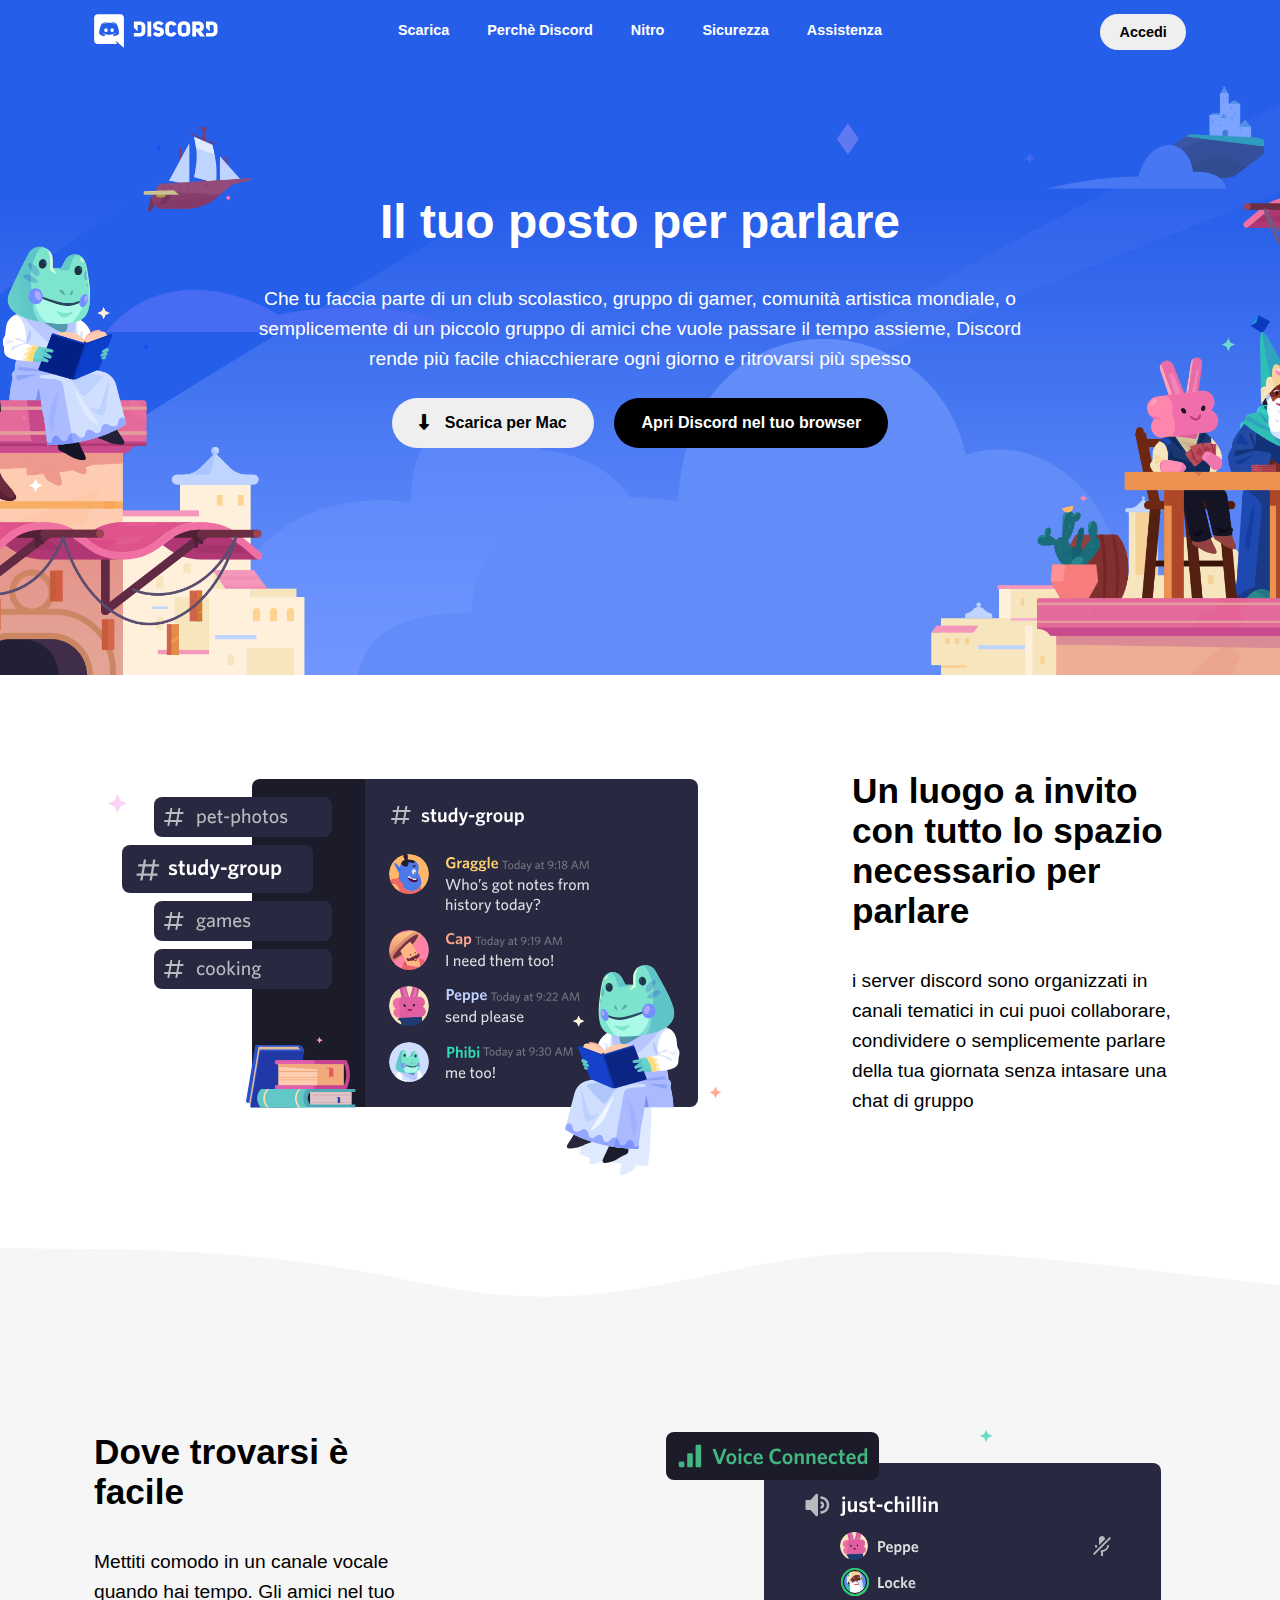
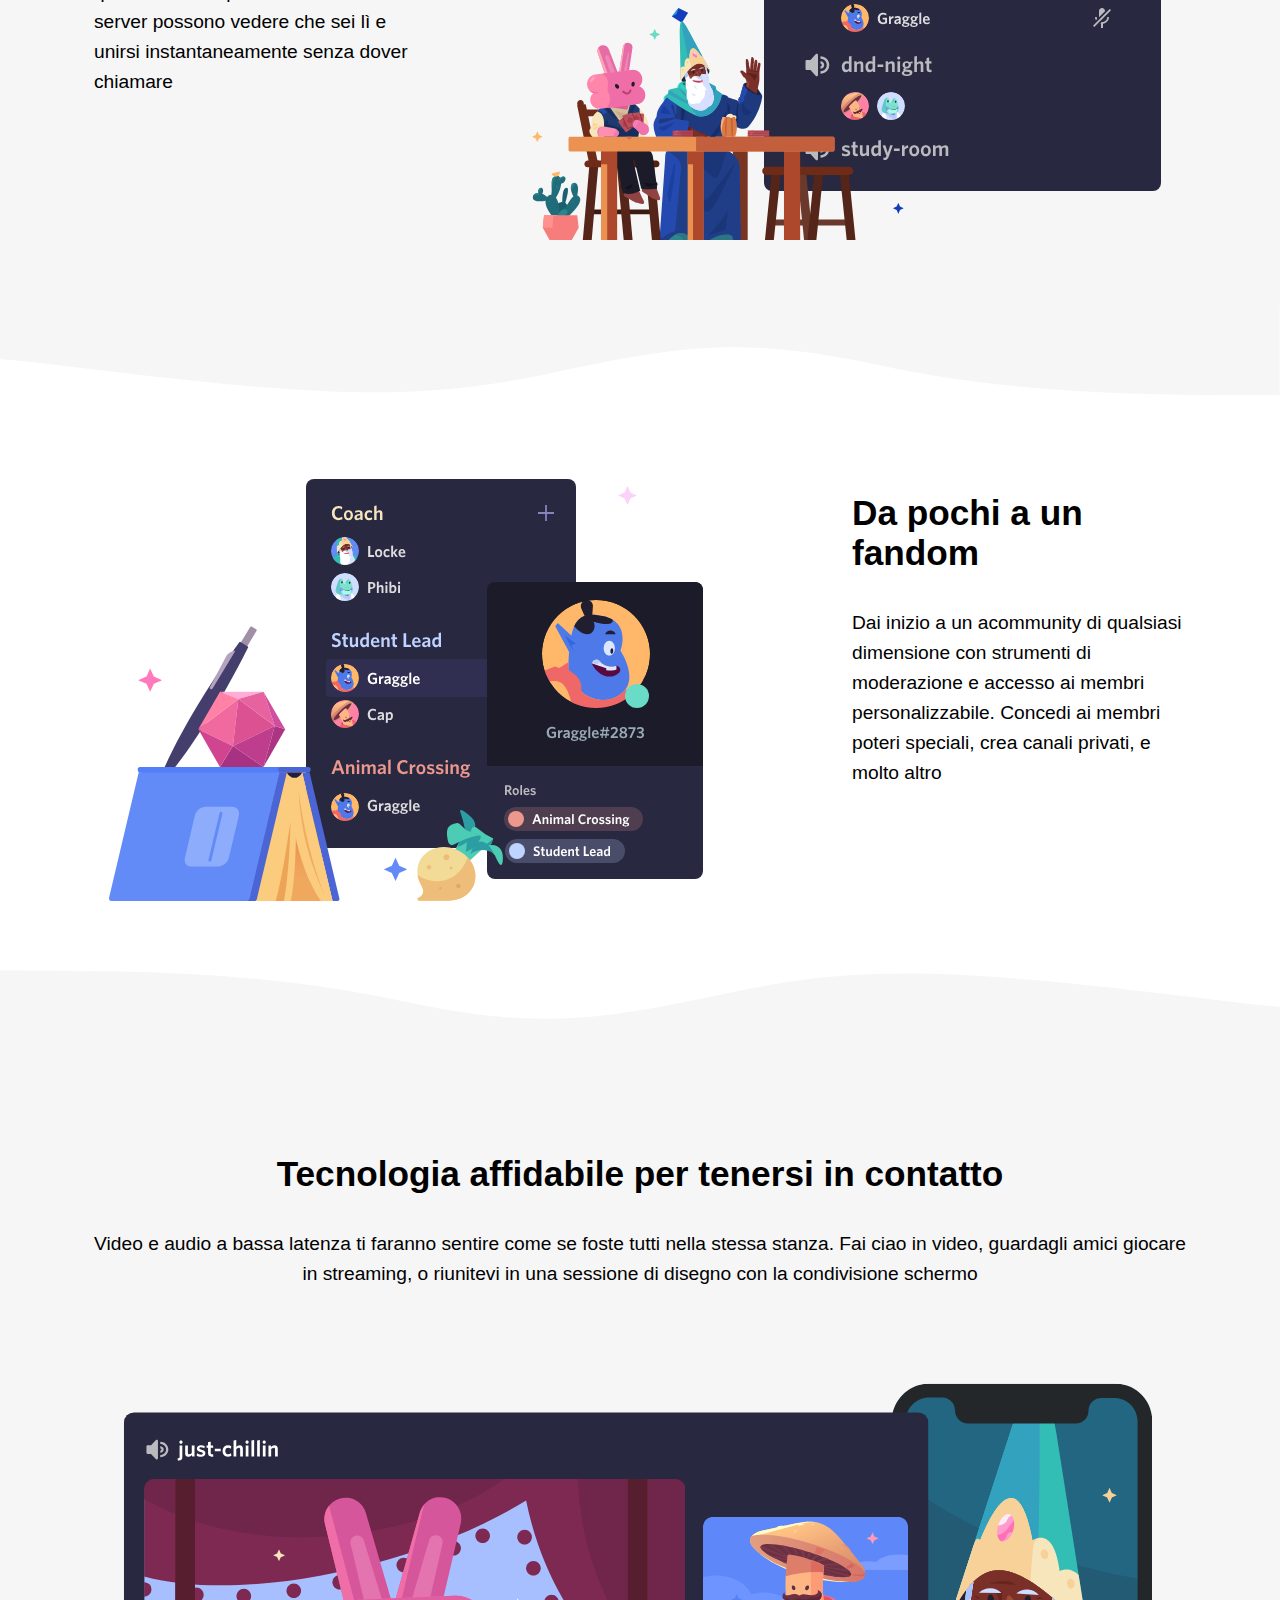
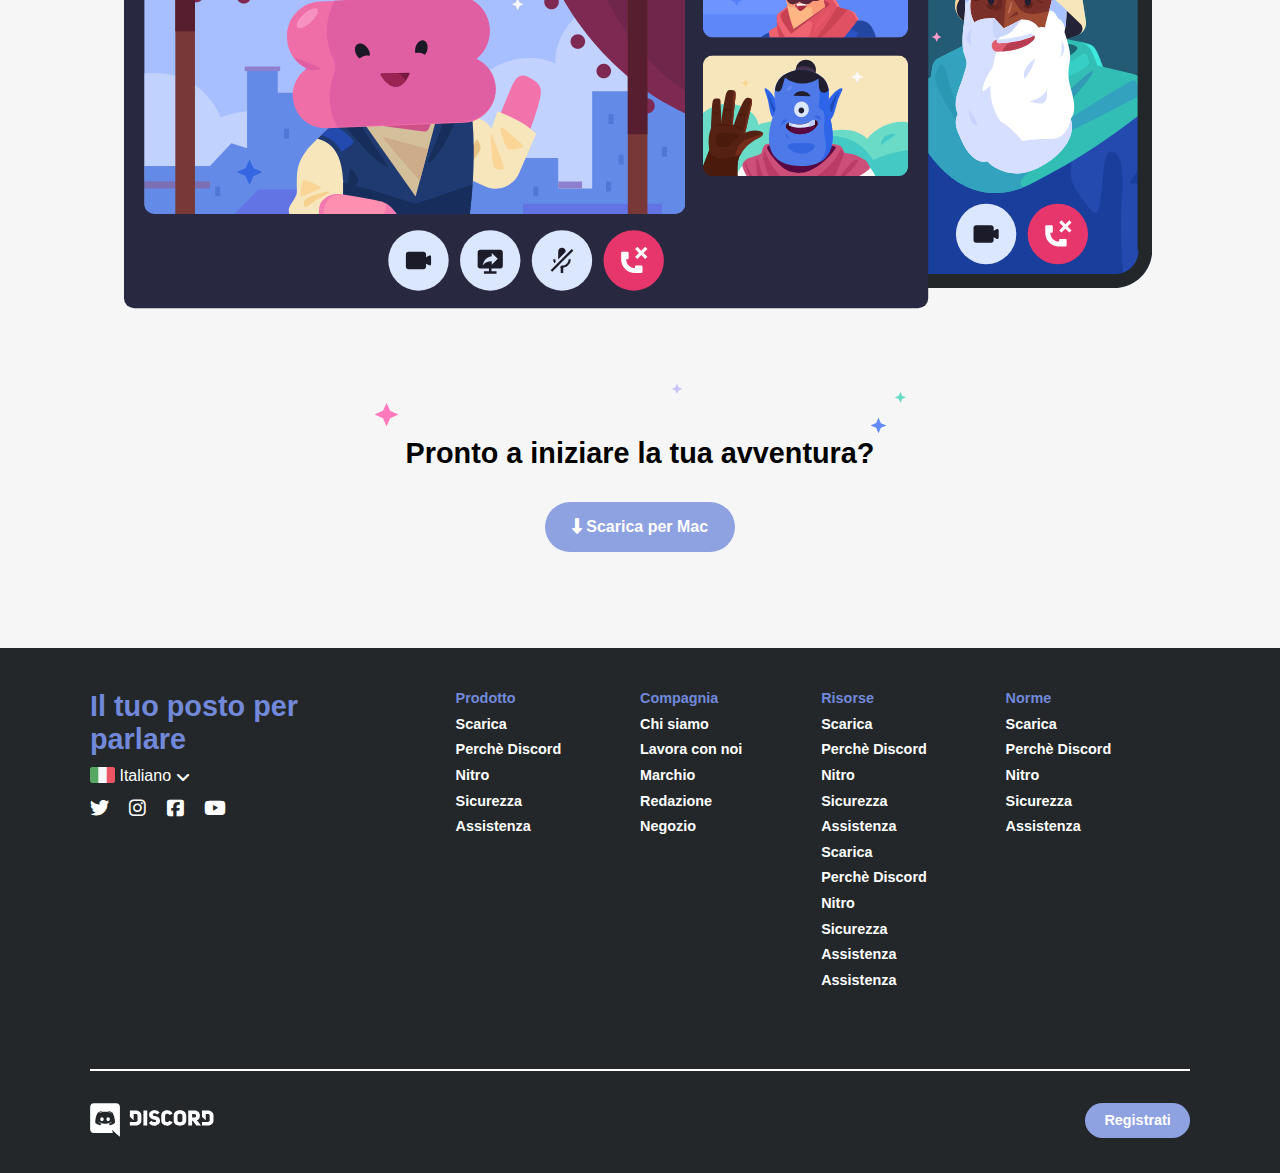
==== bonus.html @ a815d0fd "inserito il wave.svg e hover ai button nei file bonus.html e bonus.css" ====
<!DOCTYPE html>
<html lang="en">
<head>
    <meta charset="UTF-8">
    <meta http-equiv="X-UA-Compatible" content="IE=edge">
    <meta name="viewport" content="width=device-width, initial-scale=1.0">
    <title>Discord-bonus</title>
    <!--font-awesome  -->
    <link rel="stylesheet" href="https://cdnjs.cloudflare.com/ajax/libs/font-awesome/6.1.1/css/all.min.css">
    <!-- style -->
    <link rel="stylesheet" href="css/style.css">
    <!-- bonus-style -->
    <link rel="stylesheet" href="css/bonus.css">
</head>
<body>
    <!-- header -->
    <header>
        <!-- nav -->
        <nav class="p-y-s">
            <div class="container d-flex">
                <div class="logo">
                    <a href="index.html"><img src="img/logo.svg" alt="logo"></a>
                </div>
                <div class="main-menu p-y-xs p-x-xs">
                    <ul class="d-flex">
                        <li><a href="scarica.html">Scarica</a></li>
                        <li><a href="perche-discord.html">Perchè Discord</a></li>
                        <li><a href="nitro.html">Nitro</a></li>
                        <li><a href="sicurezza.html">Sicurezza</a></li>
                        <li><a href="assistenza.html">Assistenza</a></li>
                    </ul>
                </div>
                <div class="login p-y-xs p-x-xs">
                    
                    <button class="btn btn-small">Accedi</button>
                </div>
            </div>
        </nav>

        <!-- hero-section -->
        <section class="">
            <div class="container p-y-xl">
                <div class="hero-content text-center p-x-xl text-white">
                    <h1 class="big-text">Il tuo posto per parlare</h1>
                    <p class="small-text">Che tu faccia parte di un club scolastico, gruppo di gamer,
                        comunità artistica mondiale, o semplicemente di un piccolo gruppo
                        di amici che vuole passare il tempo assieme, Discord rende
                        più facile chiacchierare ogni giorno e ritrovarsi più spesso
                    </p>
                    <div class="button-section">
                        <button class="btn default-text"><i class="fa-solid fa-down-long"></i>Scarica per Mac</button>
                        <button class="btn default-text btn-black">Apri Discord nel tuo browser</button>
                    </div>
                </div>
            </div>
        </section>
    </header>

    <main>       
        <!-- second-section -->
        <section class="p-y-xl">
            <div class="container d-flex p-y-xl">
                <div class="col col-l">
                    <img src="img/item1.svg" alt="item1">
                </div>
                <div class="col col-s p-x-xs p-y-xl">
                    <h2 class="medium-text">Un luogo a invito con tutto lo spazio necessario per parlare</h2>
                    <p class="small-text">i server discord sono organizzati in canali tematici in cui 
                        puoi collaborare, condividere o semplicemente parlare della 
                        tua giornata senza intasare una chat di gruppo
                    </p>
                </div>
            </div>
        </section>

        <!-- third section -->
        <svg class="wave-1hkxOo" version="1.1" xmlns="http://www.w3.org/2000/svg" viewBox="0 0 1440 100" preserveAspectRatio="none"><path class="wavePath-haxJK1 animationPaused-2hZ4IO" d="M826.337463,25.5396311 C670.970254,58.655965 603.696181,68.7870267 447.802481,35.1443383 C293.342778,1.81111414 137.33377,1.81111414 0,1.81111414 L0,150 L1920,150 L1920,1.81111414 C1739.53523,-16.6853983 1679.86404,73.1607868 1389.7826,37.4859505 C1099.70117,1.81111414 981.704672,-7.57670281 826.337463,25.5396311 Z" fill="currentColor"></path></svg>
        <section class="bg-grey p-y-xl">
            <div class="container d-flex row-reverse p-y-xl">
                <div class="col col-l">
                    <img src="img/item2.svg" alt="item2">
                </div>
                <div class="col col-s p-x-xs p-y-xl">
                    <h2 class="medium-text">Dove trovarsi è facile</h2>
                    <p class="small-text">Mettiti comodo in un canale vocale quando hai tempo.
                        Gli amici nel tuo server possono vedere che sei lì 
                        e unirsi instantaneamente senza dover chiamare
                    </p>
                </div>
            </div>
        </section>
        <svg class="wave-1hkxOo rotate" version="1.1" xmlns="http://www.w3.org/2000/svg" viewBox="0 0 1440 100" preserveAspectRatio="none"><path class="wavePath-haxJK1 animationPaused-2hZ4IO" d="M826.337463,25.5396311 C670.970254,58.655965 603.696181,68.7870267 447.802481,35.1443383 C293.342778,1.81111414 137.33377,1.81111414 0,1.81111414 L0,150 L1920,150 L1920,1.81111414 C1739.53523,-16.6853983 1679.86404,73.1607868 1389.7826,37.4859505 C1099.70117,1.81111414 981.704672,-7.57670281 826.337463,25.5396311 Z" fill="currentColor"></path></svg>

        <!-- fourth section -->
        <section class="p-y-xl">
            <div class="container d-flex p-y-xl">
                <div class="col col-l">
                    <img src="img/item3.svg" alt="item3">
                </div>
                <div class="col col-s p-x-xs p-y-xl">
                    <h2 class="medium-text">Da pochi a un fandom</h2>
                    <p class="small-text">Dai inizio a un acommunity di qualsiasi dimensione con strumenti di moderazione
                        e accesso ai membri personalizzabile. Concedi ai membri poteri speciali, crea canali privati, e molto altro
                    </p>
                </div>
            </div>
        </section>

        <!-- fifth section -->
        <svg class="wave-1hkxOo" version="1.1" xmlns="http://www.w3.org/2000/svg" viewBox="0 0 1440 100" preserveAspectRatio="none"><path class="wavePath-haxJK1 animationPaused-2hZ4IO" d="M826.337463,25.5396311 C670.970254,58.655965 603.696181,68.7870267 447.802481,35.1443383 C293.342778,1.81111414 137.33377,1.81111414 0,1.81111414 L0,150 L1920,150 L1920,1.81111414 C1739.53523,-16.6853983 1679.86404,73.1607868 1389.7826,37.4859505 C1099.70117,1.81111414 981.704672,-7.57670281 826.337463,25.5396311 Z" fill="currentColor"></path></svg>
        <section class="bg-grey p-y-xl">
            <div class="container p-y-xl">
                <div class="container-l text-center p-y-xl">
                    <h2 class="medium-text">Tecnologia affidabile per tenersi in contatto</h2>
                    <p class="small-text">Video e audio a bassa latenza ti faranno sentire come se foste
                        tutti nella stessa stanza. Fai ciao in video, guardagli amici
                        giocare in streaming, o riunitevi in una sessione di disegno con la condivisione schermo
                    </p>
                    <img src="img/item4-big.svg" alt="item4">
                    <img src="img/stars.svg" alt="stars">
                    <h3 class="small-medium-text">Pronto a iniziare la tua avventura?</h3>
                    <button class="btn text-white btn-light-blue default-text"><i class="fa-solid fa-down-long"></i> Scarica per Mac</button>
                </div>
            </div>
        </section>

    </main> 

    <!-- FOOTER -->
    <footer class="bg-dark">
        <div class="container d-flex p-y-s">
            <div class="col col-l text-white p-y-xl">
                <h3 class="small-medium-text text-light-blue">Il tuo posto per<br>parlare</h3>
                <div class="languages">
                    <img src="img/ita.png" alt="italia">
                    <span>Italiano</span>
                    <i class="fa-solid fa-angle-down"></i>
                </div>
                <div class="social p-y-s">
                    <a href="" class="text-white"><i class="fa-brands fa-twitter"></i></a>
                    <a href="" class="text-white"><i class="fa-brands fa-instagram"></i></a>
                    <a href="" class="text-white"><i class="fa-brands fa-facebook-square"></i></a>
                    <a href="" class="text-white"><i class="fa-brands fa-youtube"></i></a>             
                </div>

            </div>
            <div class="col col-s text-white d-flex column p-y-xl">
                <h5 class="text-light-blue">Prodotto</h5>
                <a href="">Scarica</a>
                <a href="">Perchè Discord</a>
                <a href="">Nitro</a>
                <a href="">Sicurezza</a>
                <a href="">Assistenza</a>
            </div>
            <div class="col col-s text-white d-flex column p-y-xl">
                <h5 class="text-light-blue">Compagnia</h5>
                <a href="">Chi siamo</a>
                <a href="">Lavora con noi</a>
                <a href="">Marchio</a>
                <a href="">Redazione</a>
                <a href="">Negozio</a>
            </div>
            <div class="col col-s text-white d-flex column p-y-xl">
                <h5 class="text-light-blue">Risorse</h5>
                <a href="">Scarica</a>
                <a href="">Perchè Discord</a>
                <a href="">Nitro</a>
                <a href="">Sicurezza</a>
                <a href="">Assistenza</a>
                <a href="">Scarica</a>
                <a href="">Perchè Discord</a>
                <a href="">Nitro</a>
                <a href="">Sicurezza</a>
                <a href="">Assistenza</a>
                <a href="">Assistenza</a>
            </div>
            <div class="col col-s text-white d-flex column p-y-xl">
                <h5 class="text-light-blue">Norme</h5>
                <a href="">Scarica</a>
                <a href="">Perchè Discord</a>
                <a href="">Nitro</a>
                <a href="">Sicurezza</a>
                <a href="">Assistenza</a>
            </div>
            
        </div>

        <div class="separator"></div>

        <div class="container d-flex j-content-between p-y-xl">
            <div class="logo">
                <a href="index.html"><img src="img/logo.svg" alt="logo"></a>
            </div>
            <div class="registration">
                <button class="btn btn-small btn-light-blue text-white">Registrati</button>
            </div>
        </div>
    </footer>
    
</body>
</html>
---- css/style.css ----
* {
    margin: 0;
    padding: 0;
    box-sizing: border-box;
  }

  p{
      font-weight: 400;
      padding-top: 2.2rem;
      padding-bottom: 1.5rem;
      line-height: 30px;
  }

  html{
    font-size: 16px;
    font-family: Arial, Helvetica, sans-serif;
  }
  
  header{
      background-image: url(../img/jumbo.png);
      background-size: cover;
      background-repeat: no-repeat;
      background-position: center center;
      height: 75vh;
  }

  a{
      font-size: .9rem;
      font-weight: bold;
  }
  
  /* container principale */
  .container {
    width: 100%;
    max-width: 1100px;
    min-width: 200px;
    margin: 0 auto;
  }

  /* gap a elementi che hanno classi .continer e . d-flex figli di section */
  section .container.d-flex{
      gap: 5rem;
  }

/* UTILITY */

/* utility padding */
  .p-y-xl{
      padding-top: 2rem;
      padding-bottom: 2rem;
  }

  .p-x-xl{
      padding-left: 2rem;
      padding-right: 2rem;
  }

  .p-y-s{
      padding-top: .65rem;
      padding-bottom: .65rem;
  }

  .p-x-s{
      padding-right: .65rem;
      padding-left: .65rem;
  }

  .p-y-xs{
      padding-top: .25rem;
      padding-bottom: .25rem;
  }

  .p-x-xs{
      padding-left: .25rem;
      padding-right: .25rem;
  }

  /* utility testo */
  .big-text{
      font-size: 3rem;
      font-weight: 800;
  }
  
  .medium-text{
      font-size: 2.2rem;
      font-weight: 800;
  }

  .small-medium-text{
      font-size: 1.8rem;
      font-weight: 800;
  }

  .small-text{
      font-size: 1.2rem;
  }

  .default-text{
      font-size: 1rem;
  }

  .text-white{
      color: rgb(255, 255, 255);
  }

  .text-light-blue{
      color: #7289DA;
  }

  .text-center{
      text-align: center;
  }

  /* utility background */
  .bg-grey{
      background-color: #F6F6F6;
  }

  .bg-dark{
    background-color: #23272A;
  }

  /* utility flex */
  .d-flex{
      display: flex;
  }
  
  .j-content-between{
      justify-content: space-between;
  }

  .row-reverse{
    flex-direction: row-reverse;
  }

  .column{
      flex-direction: column;
  }

  /* classi all'iterno dell'header */
  nav .container .logo{
      width: 20%;
  }

  nav .container .main-menu{
    flex-grow: 1;
    line-height: 1.7;
}

  nav .container .login{
      width: 20%;
      text-align: right;
      line-height: 1.7;
  }

  nav .main-menu ul{
      justify-content: center;
      gap: 30px;
  }

  nav .main-menu ul li{
      list-style: none;
  }

  nav .container a,
  footer .col-s a{
      text-decoration: none;
      color: white;
      padding: .25rem;
      display: inline-block;
  }

  /* hero-content */
  section .container .hero-content{
    width: 80%;
    margin: 0 auto;
    min-height: 300px;
    padding-top: 6rem;
    padding-bottom: 2rem;
  }

  /* classi button */
  .btn{
    padding: 1rem 1.7rem;
    border-radius: 30px;
    border: 0;
    display: inline-block;
    text-decoration: none;
    font-weight: bold;
    cursor: pointer;
  }
  
  .btn.btn-small{ 
    font-size: 0.9rem;
    padding: 0.6rem 1.2rem;
      
  }

  .btn.btn-black {
    background-color: black;
    color: white;
  }

  .btn.btn-light-blue{
      background-color: #8EA1E1;
  }

  .container-l .btn.btn-light-blue{
      margin-top: 2rem;
  }
  

  .button-section :first-child{
    margin-right: 1rem;
  }

  /* .col classe per tutte le colonne  */
  .container .col{
    min-height: 400px;
  }

  /* divido le colonne in base alla grandezza */
  .container .col.col-l{
      flex-grow: 2;
  }

  .container .col.col-s{
      flex-grow: 1;
  }

  .container .container-l{
      min-height: 600px;
  }

  .container .container-l img[alt=item4]{
      width: 100%;
  }
  
  /* classi footer */

  footer .separator{
      margin: 1rem 0;
      border: 1px solid white;
      max-width: 1100px;
      min-width: 200px;
      margin: 0 auto;
  }

  footer h5{
      font-size: .9rem;
  }

  footer .languages{
      padding-top: 0.65rem;
  }

  footer .container img[alt=italia]{
      width: 25px;;
  }

  footer .container span{
      vertical-align: top;
  }

  footer .social a{
      font-size: 1.2rem;
      padding-right: 1rem;
  }

  footer .col.col-s a{
      margin-top: .6rem;
      padding: 0;
  }
---- css/bonus.css ----
svg.wave-1hkxOo{
    color: #F6F6F6;
    display: block;
}

svg.rotate{
    transform: rotate(180deg);
}

nav .container a:hover,
footer .col-s a:hover{
    text-decoration: underline;
}

.btn:hover{
    color: blue;
    background-color: rgb(223, 223, 223);
}

.btn.btn-black:hover{
    background-color: rgb(39, 39, 39);
    color: white;
}

.btn.btn-light-blue:hover{
    background-color: #a8b5e1;
    color: white;
}
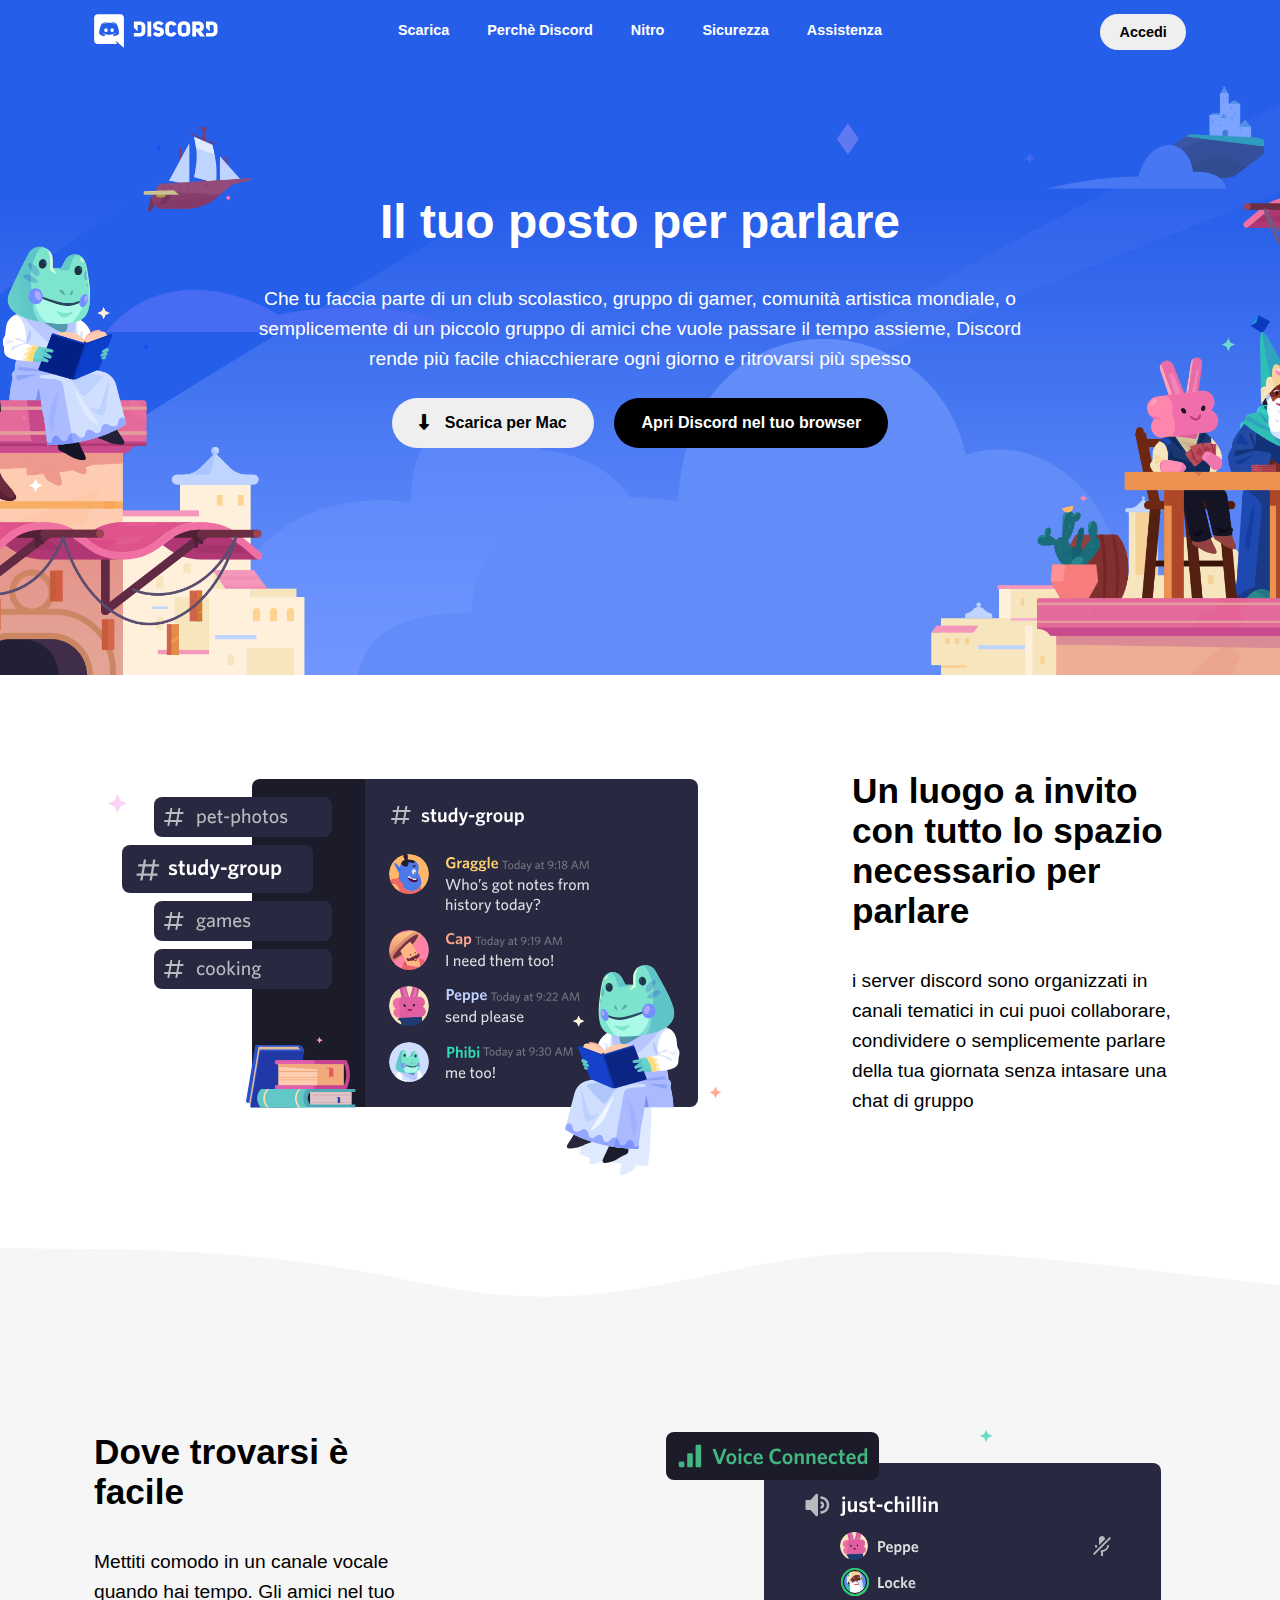
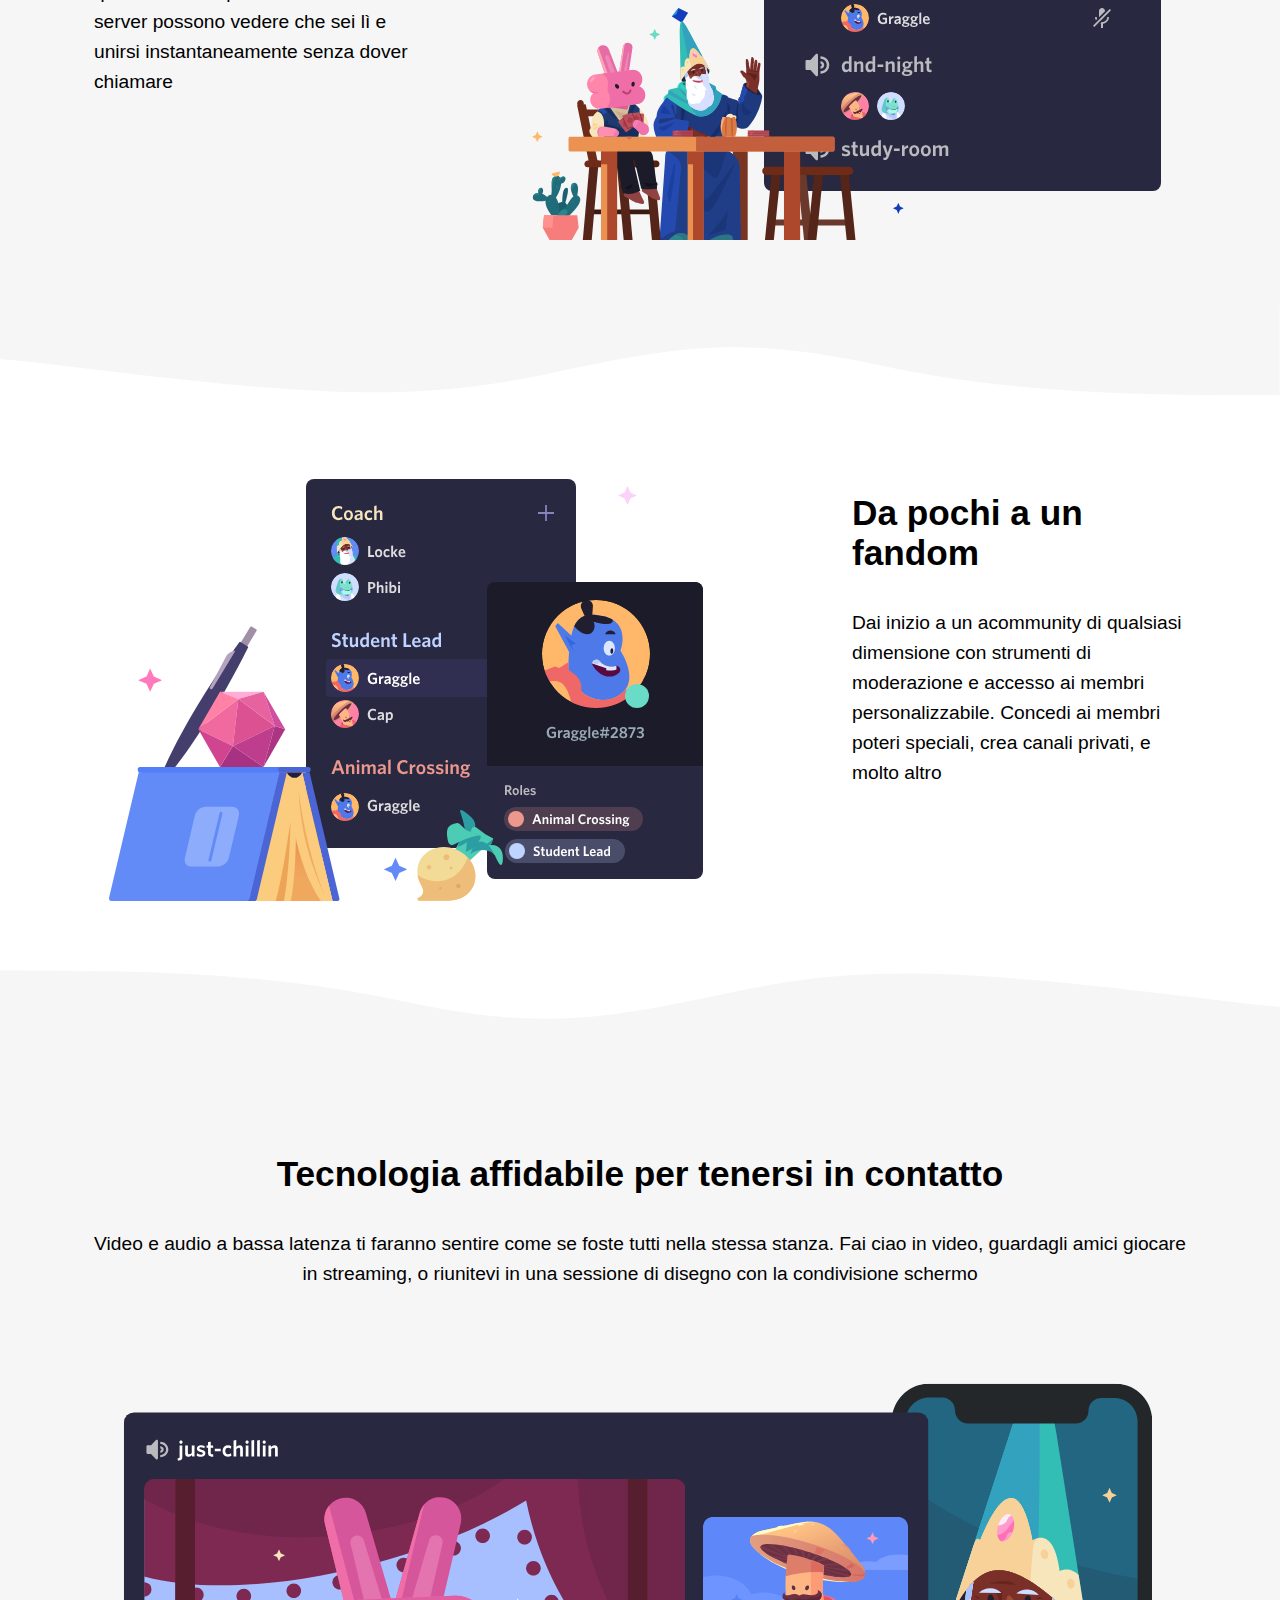
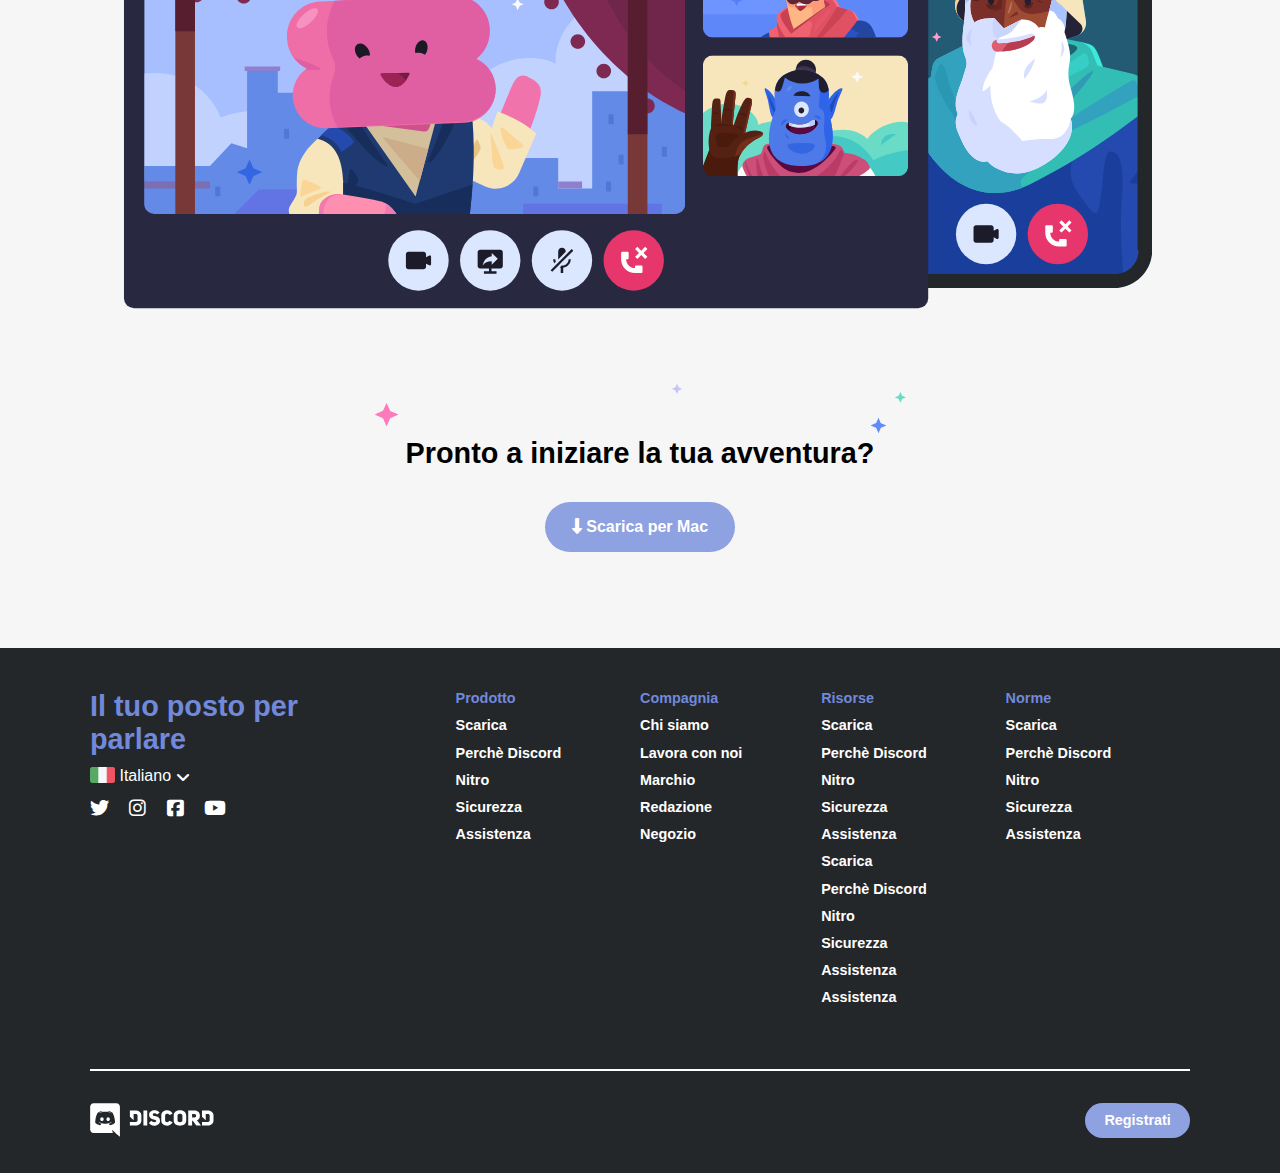
==== commit 3019498c: "revisione codice in style.css, cambiato nomi ad alcune classi, inziata pagina scarica.html con heade" ====
--- a/bonus.html
+++ b/bonus.html
@@ -14,7 +14,7 @@
 </head>
 <body>
     <!-- header -->
-    <header>
+    <header class="bg-jumbotron">
         <!-- nav -->
         <nav class="p-y-s">
             <div class="container d-flex">
@@ -40,7 +40,7 @@
         <!-- hero-section -->
         <section class="">
             <div class="container p-y-xl">
-                <div class="hero-content text-center p-x-xl text-white">
+                <div class="jumbotron-content text-center p-x-xl text-white">
                     <h1 class="big-text">Il tuo posto per parlare</h1>
                     <p class="small-text">Che tu faccia parte di un club scolastico, gruppo di gamer,
                         comunità artistica mondiale, o semplicemente di un piccolo gruppo
--- a/css/style.css
+++ b/css/style.css
@@ -16,13 +16,6 @@
     font-family: Arial, Helvetica, sans-serif;
   }
   
-  header{
-      background-image: url(../img/jumbo.png);
-      background-size: cover;
-      background-repeat: no-repeat;
-      background-position: center center;
-      height: 75vh;
-  }
 
   a{
       font-size: .9rem;
@@ -37,6 +30,14 @@
     margin: 0 auto;
   }
 
+  .bg-jumbotron{
+    background-image: url(../img/jumbo.png);
+    background-size: cover;
+    background-repeat: no-repeat;
+    background-position: center center;
+    height: 75vh;
+}
+
   /* gap a elementi che hanno classi .continer e . d-flex figli di section */
   section .container.d-flex{
       gap: 5rem;
@@ -170,8 +171,8 @@
       display: inline-block;
   }
 
-  /* hero-content */
-  section .container .hero-content{
+  /* jumbotron-content */
+  section .container .jumbotron-content{
     width: 80%;
     margin: 0 auto;
     min-height: 300px;
@@ -268,6 +269,6 @@
   }
 
   footer .col.col-s a{
-      margin-top: .6rem;
+      margin-top: .7rem;
       padding: 0;
   }--- a/css/bonus.css
+++ b/css/bonus.css
@@ -1,3 +1,4 @@
+/* classi per bonus  */
 svg.wave-1hkxOo{
     color: #F6F6F6;
     display: block;
@@ -27,3 +28,30 @@
     color: white;
 }
 
+.bg-jumbotron.bg-download{
+    background-color: #23272A;
+    background-image: none;
+}
+
+.bg-download h1{
+    line-height: 50px;
+}
+
+.bg-download .col-s img{
+    height: 100%;
+}
+
+.wrap{
+    flex-wrap: wrap;
+}
+
+
+
+.container-fixed{
+    width: 100%;
+    max-width: 1100px;
+    min-width: 200px;
+    max-height: 1200px;
+    margin: 0 auto;
+}
+
